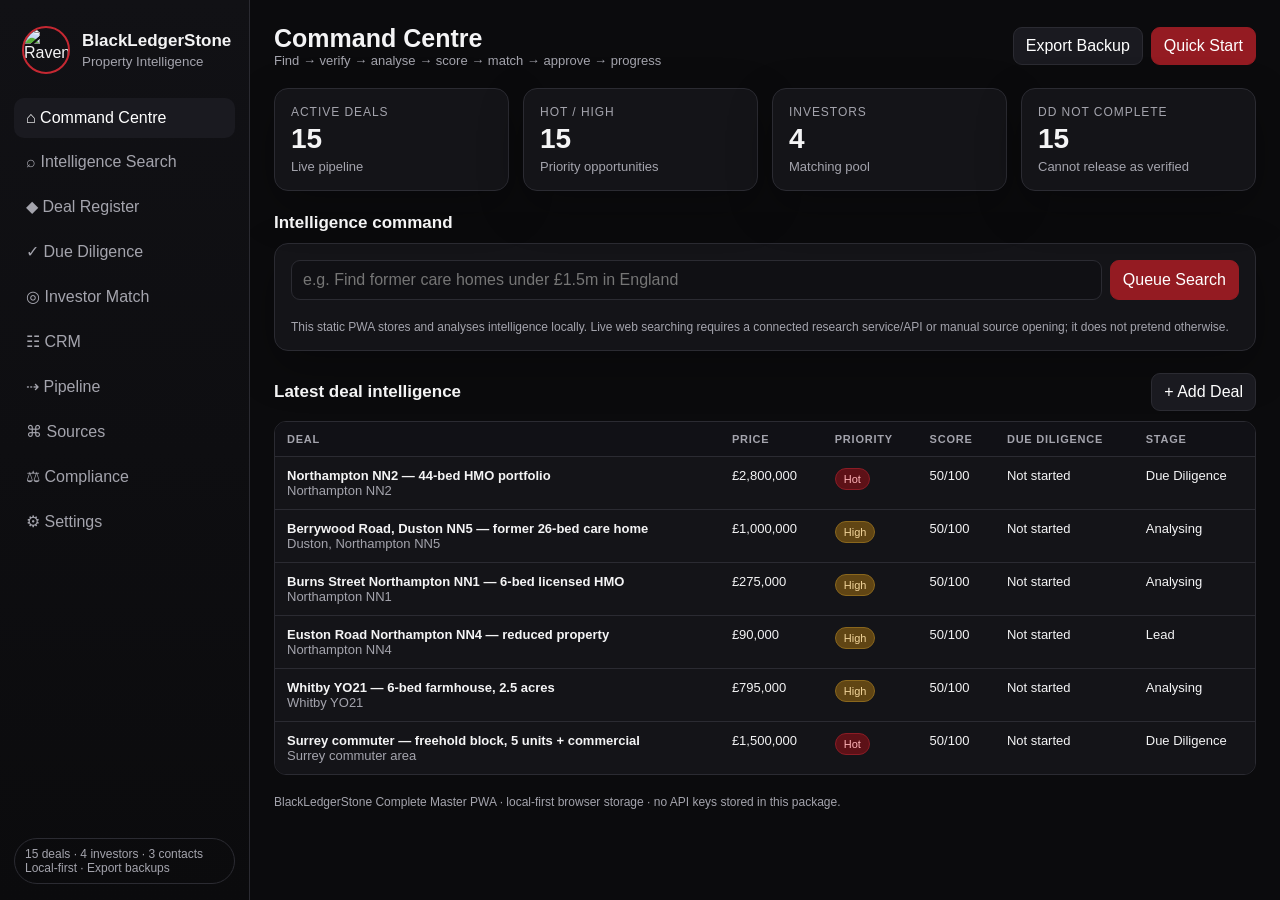
==== index.html @ 32d88814 "Add files via upload" ====
<!doctype html><html lang="en"><head><meta charset="utf-8"><meta name="viewport" content="width=device-width,initial-scale=1,viewport-fit=cover"><meta name="theme-color" content="#7d1117"><meta name="description" content="BlackLedgerStone property intelligence and deal operating system"><title>BlackLedgerStone</title><link rel="manifest" href="./manifest.webmanifest"><link rel="icon" href="./icons/raven-192.png"><link rel="stylesheet" href="./styles.css"></head><body>
<div class="app"><aside class="sidebar"><div class="brand"><img src="./icons/raven-192.png" alt="Raven"><div><h1>BlackLedgerStone</h1><small>Property Intelligence</small></div></div><nav class="nav">
<button class="active" data-view="dashboard">⌂ <span class="txt">Command Centre</span></button><button data-view="intelligence">⌕ <span class="txt">Intelligence Search</span></button><button data-view="deals">◆ <span class="txt">Deal Register</span></button><button data-view="diligence">✓ <span class="txt">Due Diligence</span></button><button data-view="investors">◎ <span class="txt">Investor Match</span></button><button data-view="contacts">☷ <span class="txt">CRM</span></button><button data-view="pipeline">⇢ <span class="txt">Pipeline</span></button><button data-view="sources">⌘ <span class="txt">Sources</span></button><button data-view="compliance">⚖ <span class="txt">Compliance</span></button><button data-view="settings">⚙ <span class="txt">Settings</span></button></nav><div class="sidebar-bottom"><div class="status-pill"><span id="data-count"></span><br>Local-first · Export backups</div></div></aside>
<main class="main"><div class="topbar"><div><h2 id="page-title">Command Centre</h2><div class="subtle">Find → verify → analyse → score → match → approve → progress</div></div><div class="top-actions"><button class="btn" id="export-btn">Export Backup</button><button class="btn primary" id="quick-start">Quick Start</button></div></div>
<section id="dashboard" class="view active"><div id="metrics" class="grid cards-4"></div><div class="section-title"><h3>Intelligence command</h3></div><div class="card"><div class="search-box"><input class="input" id="command" placeholder="e.g. Find former care homes under £1.5m in England"><button class="btn primary" id="command-run">Queue Search</button></div><div class="footer-note">This static PWA stores and analyses intelligence locally. Live web searching requires a connected research service/API or manual source opening; it does not pretend otherwise.</div></div><div class="section-title"><h3>Latest deal intelligence</h3><button class="btn" id="add-deal">+ Add Deal</button></div><div class="table-wrap"><table><thead><tr><th>Deal</th><th>Price</th><th>Priority</th><th>Score</th><th>Due diligence</th><th>Stage</th></tr></thead><tbody id="dashboard-deals"></tbody></table></div></section>
<section id="intelligence" class="view"><div class="notice">BlackLedgerStone research queue records exactly what must be found and where. Use the Source Library to open the authoritative portals, then promote verified opportunities into the Deal Register.</div><div class="section-title"><h3>New intelligence search</h3></div><div class="card"><form id="research-form" class="form-grid"><label class="wide">Search instruction<input class="input" name="query" required placeholder="Find council-owned land with residential potential..."></label><label>Area<input class="input" name="area" placeholder="UK, Ireland, Northamptonshire..."></label><label>Asset type<select class="select" name="asset"><option>Any</option><option>Residential</option><option>Land</option><option>Commercial</option><option>Care / C2</option><option>HMO</option><option>Development</option><option>Public sector</option><option>Distressed / insolvency</option></select></label><div class="wide"><button class="btn primary">Add to Research Queue</button></div></form></div><div class="section-title"><h3>Research queue</h3></div><div class="table-wrap"><table><thead><tr><th>Instruction</th><th>Asset</th><th>Status</th><th>Created</th><th>Action</th></tr></thead><tbody id="research-body"></tbody></table></div></section>
<section id="deals" class="view"><div class="section-title"><h3>Master deal register</h3><button class="btn primary" onclick="document.getElementById('add-deal').click()">+ Add Deal</button></div><div class="table-wrap"><table><thead><tr><th>Deal</th><th>Price</th><th>Net yield</th><th>Cash ROI</th><th>Score</th><th>Priority</th><th>Stage</th><th></th></tr></thead><tbody id="deals-body"></tbody></table></div></section>
<section id="diligence" class="view"><div class="notice">A deal cannot be treated as verified or progressed to investor matching until every required due-diligence item is complete.</div><div class="section-title"><h3>Deal checklist</h3><div class="kpis"><select class="select" id="dd-deal"></select><span class="badge" id="dd-progress"></span></div></div><div id="dd-list" class="checklist"></div></section>
<section id="investors" class="view"><div class="grid cards-3"><div class="card" style="grid-column:span 1"><h3 style="margin-top:0">Add investor</h3><form id="investor-form" class="form-grid"><label class="wide">Name<input class="input" name="name" required></label><label class="wide">Company<input class="input" name="company"></label><label>Strategy<input class="input" name="strategy" placeholder="BRR, HMO, development..."></label><label>POF<select class="select" name="pof"><option>Unknown</option><option>Requested</option><option>Verified</option></select></label><label>Min budget<input class="input" name="minBudget" type="number"></label><label>Max budget<input class="input" name="maxBudget" type="number"></label><label class="wide">Target areas<input class="input" name="areas"></label><div class="wide"><button class="btn primary">Add Investor</button></div></form></div><div class="card" style="grid-column:span 2"><h3 style="margin-top:0">Investor pool</h3><div class="table-wrap"><table><thead><tr><th>Investor</th><th>Strategy</th><th>Areas</th><th>Budget</th><th>POF</th><th></th></tr></thead><tbody id="investors-body"></tbody></table></div></div></div></section>
<section id="contacts" class="view"><div class="grid cards-3"><div class="card"><h3 style="margin-top:0">Add contact</h3><form id="contact-form" class="form-grid"><label class="wide">Name<input class="input" name="name" required></label><label class="wide">Company<input class="input" name="company"></label><label>Type<select class="select" name="type"><option>Investor</option><option>Developer</option><option>Sourcer</option><option>Agent</option><option>Council / Public Sector</option><option>Finance</option><option>Solicitor</option><option>Other</option></select></label><label>Email<input class="input" name="email" type="email"></label><label>Phone<input class="input" name="phone"></label><label>Next action<input class="input" name="nextAction"></label><div class="wide"><button class="btn primary">Add Contact</button></div></form></div><div class="card" style="grid-column:span 2"><h3 style="margin-top:0">Relationship manager</h3><div class="table-wrap"><table><thead><tr><th>Contact</th><th>Type</th><th>Email</th><th>Phone</th><th>Next action</th><th></th></tr></thead><tbody id="contacts-body"></tbody></table></div></div></div></section>
<section id="pipeline" class="view"><div class="notice">Progress is intentionally gated. If a deal reaches Investor Match before due diligence is complete, BlackLedgerStone blocks the move.</div><div class="section-title"><h3>Live progression board</h3></div><div class="pipeline" id="pipeline-board"></div></section>
<section id="sources" class="view"><div class="section-title"><h3>Research source library</h3><input id="source-filter" class="input" style="max-width:300px" placeholder="Filter sources"></div><div id="source-list" class="source-grid quick-links"></div><div class="footer-note">External websites, access rules and terms can change. Confirm each source before relying on it and use lawful access methods.</div></section>
<section id="compliance" class="view"><div class="grid cards-3"><div class="card"><div class="label">Approval control</div><div class="metric" style="font-size:18px" id="approval-state"></div><div class="subtle">No external release or outreach should be treated as authorised without human approval.</div></div><div class="card"><div class="label">Fee protection rule</div><div style="margin-top:10px" id="fee-rule"></div></div><div class="card"><div class="label">Core release gate</div><div style="margin-top:10px">Verified facts + complete due diligence + fee protection + investor suitability.</div></div></div><div class="section-title"><h3>Release checklist</h3></div><div class="checklist"><div class="check">✓ Do not release sensitive deal identifiers until the fee-protection position is secure.</div><div class="check">✓ Record the source and evidence for material facts.</div><div class="check">✓ Mark assumptions separately from verified information.</div><div class="check">✓ Obtain proof of funds where appropriate before progressing protected opportunities.</div><div class="check">✓ Keep outreach behind the human approval gate.</div></div></section>
<section id="settings" class="view"><div class="grid cards-3"><div class="card"><h3 style="margin-top:0">Operating rules</h3><form id="settings-form" class="form-grid"><label>Fee %<input class="input" name="feePercent" type="number" step="0.1"></label><label>Minimum fee GBP<input class="input" name="minFeeGBP" type="number"></label><label>Minimum fee EUR<input class="input" name="minFeeEUR" type="number"></label><label>Anti-circumvention months<input class="input" name="antiCircumventionMonths" type="number"></label><label class="wide"><input name="approvalRequired" type="checkbox"> Require human approval before external release</label><div class="wide"><button class="btn primary">Save Settings</button></div></form></div><div class="card"><h3 style="margin-top:0">Restore backup</h3><p class="subtle">Import a BlackLedgerStone JSON backup from another device.</p><input id="import-file" class="input" type="file" accept="application/json"><p class="footer-note">Import replaces the current local dataset. Export first if you need to preserve it.</p></div><div class="danger-zone"><h3 style="margin-top:0">Reset local data</h3><p class="subtle">Deletes BlackLedgerStone data stored in this browser only.</p><button class="btn" id="reset-btn">Reset Local Database</button></div></div></section>
<div class="footer-note">BlackLedgerStone Complete Master PWA · local-first browser storage · no API keys stored in this package.</div></main></div>
<div id="deal-modal" class="modal"><div class="modal-box"><div class="modal-head"><h3>Deal analyser / record</h3><button class="iconbtn" onclick="closeModal('deal-modal')">×</button></div><form id="deal-form" class="form-grid"><input type="hidden" name="id"><label class="wide">Deal name<input class="input" name="name" required></label><label>Location<input class="input" name="location"></label><label>Asset type<input class="input" name="assetType"></label><label>Purchase price £<input class="input" type="number" name="price"></label><label>Refurb / setup £<input class="input" type="number" name="refurb"></label><label>Refurb contingency %<input class="input" type="number" step="0.1" name="contingency"></label><label>Legal & survey £<input class="input" type="number" name="legal"></label><label>SDLT surcharge %<input class="input" type="number" step="0.1" name="sdlt"></label><label>Bridging LTV %<input class="input" type="number" step="0.1" name="ltv"></label><label>Bridge annual rate %<input class="input" type="number" step="0.1" name="bridgeRate"></label><label>Bridge term months<input class="input" type="number" name="bridgeMonths"></label><label>Arrangement fee %<input class="input" type="number" step="0.1" name="arrangement"></label><label>Gross annual income £<input class="input" type="number" name="grossIncome"></label><label>Net annual income £<input class="input" type="number" name="netIncome"></label><label>GDV / market value £<input class="input" type="number" name="gdv"></label><label>Discount %<input class="input" type="number" step="0.1" name="discount"></label><label>Planning<select class="select" name="planning"><option>Unknown</option><option>None</option><option>Potential</option><option>Submitted</option><option>Approved</option></select></label><label>Risk<select class="select" name="risk"><option>Normal</option><option>Low</option><option>Medium</option><option>High</option></select></label><label>Priority<select class="select" name="priority"><option>Normal</option><option>High</option><option>Hot</option><option>Rejected</option></select></label><label>Status<select class="select" name="status"><option>Lead</option><option>Analysing</option><option>Due Diligence</option><option>Investor Match</option><option>Progressing</option><option>Completed</option><option>Rejected</option></select></label><label class="wide">Source / evidence<textarea class="textarea" name="source"></textarea></label><label class="wide">Notes<textarea class="textarea" name="notes"></textarea></label><div class="wide"><button class="btn primary">Save Deal</button></div></form></div></div>
<script src="./app.js"></script></body></html>
---- styles.css ----
:root{--bg:#0b0b0d;--panel:#141418;--panel2:#1a1a20;--line:#2b2b32;--text:#f4f4f5;--muted:#a4a4ad;--red:#941b22;--red2:#c52832;--gold:#c7a766;--green:#42b883;--amber:#e6a23c;--bad:#e05d5d;--shadow:0 16px 45px rgba(0,0,0,.28)}
*{box-sizing:border-box}html,body{margin:0;min-height:100%;background:var(--bg);color:var(--text);font-family:Inter,Segoe UI,Arial,sans-serif}button,input,select,textarea{font:inherit}button{cursor:pointer}.app{display:grid;grid-template-columns:250px 1fr;min-height:100vh}.sidebar{position:sticky;top:0;height:100vh;padding:20px 14px;border-right:1px solid var(--line);background:linear-gradient(180deg,#111115,#0b0b0d)}.brand{display:flex;align-items:center;gap:12px;padding:6px 8px 22px}.brand img{width:48px;height:48px;border-radius:50%;border:2px solid var(--red2)}.brand h1{font-size:17px;margin:0}.brand small{display:block;color:var(--muted);margin-top:3px}.nav button{width:100%;text-align:left;color:var(--muted);background:transparent;border:0;border-radius:10px;padding:11px 12px;margin:2px 0}.nav button:hover,.nav button.active{background:var(--panel2);color:#fff}.sidebar-bottom{position:absolute;bottom:16px;left:14px;right:14px}.status-pill{border:1px solid var(--line);border-radius:999px;padding:8px 10px;color:var(--muted);font-size:12px}.main{padding:24px;min-width:0}.topbar{display:flex;justify-content:space-between;align-items:center;gap:16px;margin-bottom:20px}.topbar h2{margin:0;font-size:25px}.top-actions{display:flex;gap:8px;flex-wrap:wrap}.btn{border:1px solid var(--line);background:var(--panel2);color:#fff;border-radius:9px;padding:9px 12px}.btn:hover{border-color:#555}.btn.primary{background:var(--red);border-color:var(--red)}.btn.good{background:#1f6b4f;border-color:#1f6b4f}.btn.warn{background:#73551d;border-color:#73551d}.grid{display:grid;gap:14px}.cards-4{grid-template-columns:repeat(4,minmax(0,1fr))}.cards-3{grid-template-columns:repeat(3,minmax(0,1fr))}.card{background:var(--panel);border:1px solid var(--line);border-radius:14px;padding:16px;box-shadow:var(--shadow)}.metric{font-size:28px;font-weight:800;margin:4px 0}.label{font-size:12px;color:var(--muted);text-transform:uppercase;letter-spacing:.08em}.subtle{color:var(--muted);font-size:13px}.section-title{display:flex;align-items:center;justify-content:space-between;gap:12px;margin:22px 0 10px}.section-title h3{margin:0;font-size:17px}.search-box{display:grid;grid-template-columns:1fr auto;gap:8px}.input,.select,.textarea{width:100%;background:#101014;border:1px solid var(--line);color:#fff;border-radius:9px;padding:10px 11px}.textarea{min-height:88px;resize:vertical}.form-grid{display:grid;grid-template-columns:repeat(2,minmax(0,1fr));gap:10px}.form-grid .wide{grid-column:1/-1}.table-wrap{overflow:auto;border:1px solid var(--line);border-radius:12px}table{width:100%;border-collapse:collapse;min-width:760px;background:var(--panel)}th,td{padding:11px 12px;border-bottom:1px solid var(--line);text-align:left;font-size:13px;vertical-align:top}th{color:var(--muted);font-size:11px;text-transform:uppercase;letter-spacing:.07em;background:#111116;position:sticky;top:0}tr:last-child td{border-bottom:0}.badge{display:inline-block;border-radius:999px;padding:4px 8px;font-size:11px;border:1px solid var(--line);color:var(--muted)}.badge.hot{background:#5d1117;color:#ffb3b8;border-color:#8b1c25}.badge.high{background:#604514;color:#f1d49a;border-color:#8a671d}.badge.good{background:#143f31;color:#9be1c4;border-color:#246b50}.badge.bad{background:#4a1d1d;color:#ffb8b8;border-color:#783333}.kpis{display:flex;gap:8px;flex-wrap:wrap}.empty{padding:28px;text-align:center;color:var(--muted)}.view{display:none}.view.active{display:block}.pipeline{display:grid;grid-template-columns:repeat(5,minmax(210px,1fr));gap:10px;overflow:auto}.column{background:#101014;border:1px solid var(--line);border-radius:12px;padding:10px;min-height:340px}.column h4{margin:4px 4px 10px;font-size:13px}.deal-card{background:var(--panel2);border:1px solid var(--line);border-radius:10px;padding:10px;margin:8px 0}.deal-card b{display:block;margin-bottom:4px}.deal-card small{color:var(--muted)}.checklist{display:grid;gap:8px}.check{display:flex;gap:9px;align-items:flex-start;background:#111116;border:1px solid var(--line);border-radius:9px;padding:9px}.check input{margin-top:3px}.notice{border-left:3px solid var(--red2);background:#151116;padding:12px 14px;border-radius:8px;color:#ddd}.source-grid{display:grid;grid-template-columns:repeat(3,minmax(0,1fr));gap:10px}.source{border:1px solid var(--line);border-radius:10px;padding:12px;background:#111116}.source b{display:block;margin-bottom:4px}.source small{color:var(--muted)}.modal{display:none;position:fixed;inset:0;background:rgba(0,0,0,.72);z-index:20;align-items:center;justify-content:center;padding:20px}.modal.open{display:flex}.modal-box{width:min(760px,100%);max-height:90vh;overflow:auto;background:#15151a;border:1px solid #383840;border-radius:14px;padding:18px}.modal-head{display:flex;justify-content:space-between;align-items:center;margin-bottom:12px}.modal-head h3{margin:0}.iconbtn{border:0;background:transparent;color:#fff;font-size:22px}.footer-note{margin-top:20px;color:var(--muted);font-size:12px}.danger-zone{border:1px solid #642b2b;background:#261414;border-radius:12px;padding:14px}.quick-links a{color:#e6c778;text-decoration:none}.quick-links a:hover{text-decoration:underline}@media(max-width:1000px){.app{grid-template-columns:80px 1fr}.brand h1,.brand small,.nav .txt,.sidebar-bottom{display:none}.brand{justify-content:center}.nav button{text-align:center}.cards-4,.cards-3,.source-grid{grid-template-columns:repeat(2,minmax(0,1fr))}}@media(max-width:650px){.app{display:block}.sidebar{position:sticky;top:0;z-index:12;width:100%;height:auto;border-right:0;border-bottom:1px solid var(--line);padding:8px}.brand{display:none}.nav{display:flex;overflow:auto}.nav button{min-width:70px;padding:9px 8px}.nav .txt{display:none}.main{padding:14px}.cards-4,.cards-3,.source-grid,.form-grid{grid-template-columns:1fr}.topbar{align-items:flex-start;flex-direction:column}.pipeline{grid-template-columns:repeat(5,230px)}}
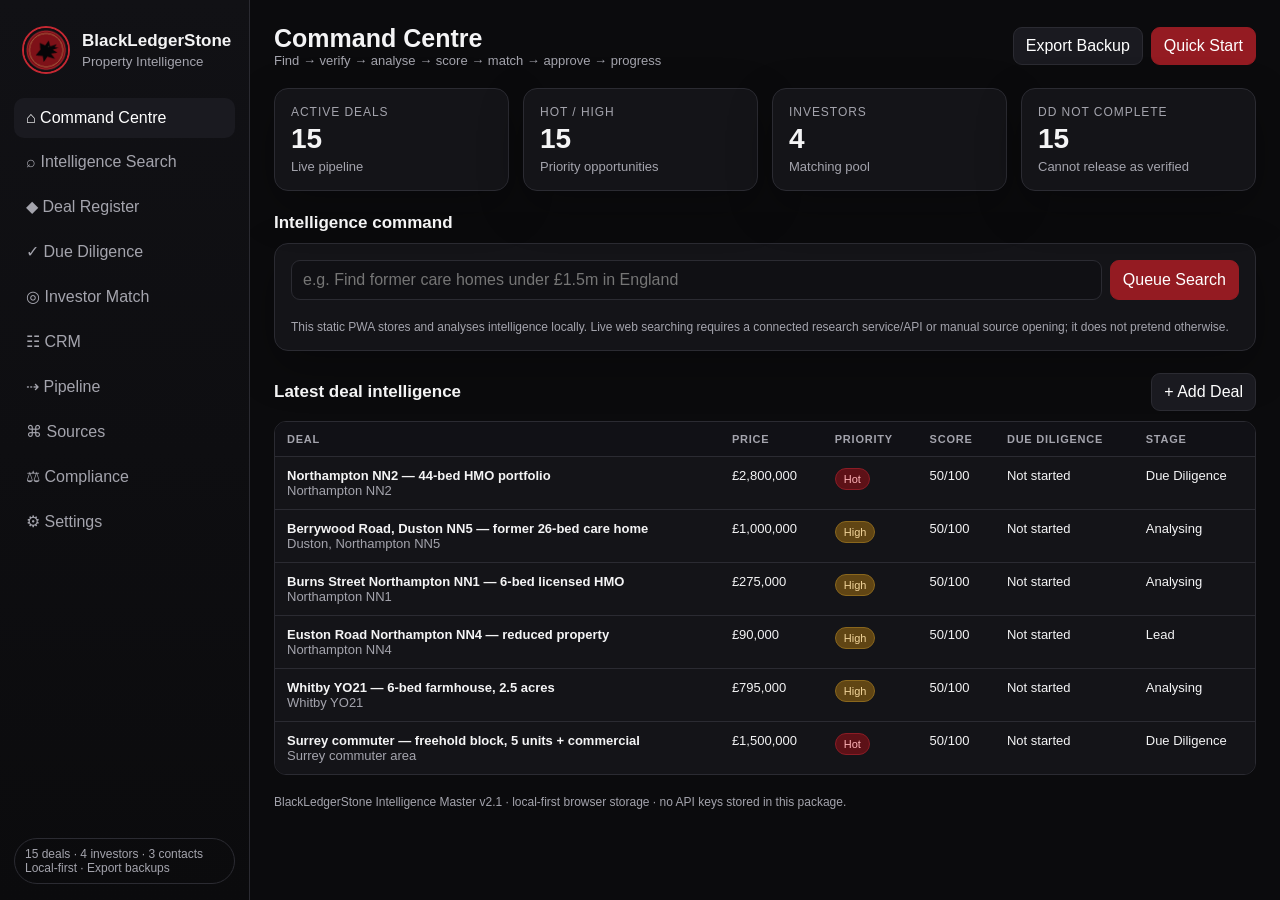
==== commit 6212b2ec: "Fix Raven paths for GitHub Pages" ====
--- a/index.html
+++ b/index.html
@@ -1,5 +1,5 @@
-<!doctype html><html lang="en"><head><meta charset="utf-8"><meta name="viewport" content="width=device-width,initial-scale=1,viewport-fit=cover"><meta name="theme-color" content="#7d1117"><meta name="description" content="BlackLedgerStone property intelligence and deal operating system"><title>BlackLedgerStone</title><link rel="manifest" href="./manifest.webmanifest"><link rel="icon" href="./icons/raven-192.png"><link rel="stylesheet" href="./styles.css"></head><body>
-<div class="app"><aside class="sidebar"><div class="brand"><img src="./icons/raven-192.png" alt="Raven"><div><h1>BlackLedgerStone</h1><small>Property Intelligence</small></div></div><nav class="nav">
+<!doctype html><html lang="en"><head><meta charset="utf-8"><meta name="viewport" content="width=device-width,initial-scale=1,viewport-fit=cover"><meta name="theme-color" content="#7d1117"><meta name="description" content="BlackLedgerStone property intelligence and deal operating system"><title>BlackLedgerStone</title><link rel="manifest" href="./manifest.webmanifest"><link rel="icon" href="./raven-192.png"><link rel="stylesheet" href="./styles.css"></head><body>
+<div class="app"><aside class="sidebar"><div class="brand"><img src="./raven-192.png" alt="Raven"><div><h1>BlackLedgerStone</h1><small>Property Intelligence</small></div></div><nav class="nav">
 <button class="active" data-view="dashboard">⌂ <span class="txt">Command Centre</span></button><button data-view="intelligence">⌕ <span class="txt">Intelligence Search</span></button><button data-view="deals">◆ <span class="txt">Deal Register</span></button><button data-view="diligence">✓ <span class="txt">Due Diligence</span></button><button data-view="investors">◎ <span class="txt">Investor Match</span></button><button data-view="contacts">☷ <span class="txt">CRM</span></button><button data-view="pipeline">⇢ <span class="txt">Pipeline</span></button><button data-view="sources">⌘ <span class="txt">Sources</span></button><button data-view="compliance">⚖ <span class="txt">Compliance</span></button><button data-view="settings">⚙ <span class="txt">Settings</span></button></nav><div class="sidebar-bottom"><div class="status-pill"><span id="data-count"></span><br>Local-first · Export backups</div></div></aside>
 <main class="main"><div class="topbar"><div><h2 id="page-title">Command Centre</h2><div class="subtle">Find → verify → analyse → score → match → approve → progress</div></div><div class="top-actions"><button class="btn" id="export-btn">Export Backup</button><button class="btn primary" id="quick-start">Quick Start</button></div></div>
 <section id="dashboard" class="view active"><div id="metrics" class="grid cards-4"></div><div class="section-title"><h3>Intelligence command</h3></div><div class="card"><div class="search-box"><input class="input" id="command" placeholder="e.g. Find former care homes under £1.5m in England"><button class="btn primary" id="command-run">Queue Search</button></div><div class="footer-note">This static PWA stores and analyses intelligence locally. Live web searching requires a connected research service/API or manual source opening; it does not pretend otherwise.</div></div><div class="section-title"><h3>Latest deal intelligence</h3><button class="btn" id="add-deal">+ Add Deal</button></div><div class="table-wrap"><table><thead><tr><th>Deal</th><th>Price</th><th>Priority</th><th>Score</th><th>Due diligence</th><th>Stage</th></tr></thead><tbody id="dashboard-deals"></tbody></table></div></section>
@@ -12,6 +12,6 @@
 <section id="sources" class="view"><div class="section-title"><h3>Research source library</h3><input id="source-filter" class="input" style="max-width:300px" placeholder="Filter sources"></div><div id="source-list" class="source-grid quick-links"></div><div class="footer-note">External websites, access rules and terms can change. Confirm each source before relying on it and use lawful access methods.</div></section>
 <section id="compliance" class="view"><div class="grid cards-3"><div class="card"><div class="label">Approval control</div><div class="metric" style="font-size:18px" id="approval-state"></div><div class="subtle">No external release or outreach should be treated as authorised without human approval.</div></div><div class="card"><div class="label">Fee protection rule</div><div style="margin-top:10px" id="fee-rule"></div></div><div class="card"><div class="label">Core release gate</div><div style="margin-top:10px">Verified facts + complete due diligence + fee protection + investor suitability.</div></div></div><div class="section-title"><h3>Release checklist</h3></div><div class="checklist"><div class="check">✓ Do not release sensitive deal identifiers until the fee-protection position is secure.</div><div class="check">✓ Record the source and evidence for material facts.</div><div class="check">✓ Mark assumptions separately from verified information.</div><div class="check">✓ Obtain proof of funds where appropriate before progressing protected opportunities.</div><div class="check">✓ Keep outreach behind the human approval gate.</div></div></section>
 <section id="settings" class="view"><div class="grid cards-3"><div class="card"><h3 style="margin-top:0">Operating rules</h3><form id="settings-form" class="form-grid"><label>Fee %<input class="input" name="feePercent" type="number" step="0.1"></label><label>Minimum fee GBP<input class="input" name="minFeeGBP" type="number"></label><label>Minimum fee EUR<input class="input" name="minFeeEUR" type="number"></label><label>Anti-circumvention months<input class="input" name="antiCircumventionMonths" type="number"></label><label class="wide"><input name="approvalRequired" type="checkbox"> Require human approval before external release</label><div class="wide"><button class="btn primary">Save Settings</button></div></form></div><div class="card"><h3 style="margin-top:0">Restore backup</h3><p class="subtle">Import a BlackLedgerStone JSON backup from another device.</p><input id="import-file" class="input" type="file" accept="application/json"><p class="footer-note">Import replaces the current local dataset. Export first if you need to preserve it.</p></div><div class="danger-zone"><h3 style="margin-top:0">Reset local data</h3><p class="subtle">Deletes BlackLedgerStone data stored in this browser only.</p><button class="btn" id="reset-btn">Reset Local Database</button></div></div></section>
-<div class="footer-note">BlackLedgerStone Complete Master PWA · local-first browser storage · no API keys stored in this package.</div></main></div>
+<div class="footer-note">BlackLedgerStone Intelligence Master v2.1 · local-first browser storage · no API keys stored in this package.</div></main></div>
 <div id="deal-modal" class="modal"><div class="modal-box"><div class="modal-head"><h3>Deal analyser / record</h3><button class="iconbtn" onclick="closeModal('deal-modal')">×</button></div><form id="deal-form" class="form-grid"><input type="hidden" name="id"><label class="wide">Deal name<input class="input" name="name" required></label><label>Location<input class="input" name="location"></label><label>Asset type<input class="input" name="assetType"></label><label>Purchase price £<input class="input" type="number" name="price"></label><label>Refurb / setup £<input class="input" type="number" name="refurb"></label><label>Refurb contingency %<input class="input" type="number" step="0.1" name="contingency"></label><label>Legal & survey £<input class="input" type="number" name="legal"></label><label>SDLT surcharge %<input class="input" type="number" step="0.1" name="sdlt"></label><label>Bridging LTV %<input class="input" type="number" step="0.1" name="ltv"></label><label>Bridge annual rate %<input class="input" type="number" step="0.1" name="bridgeRate"></label><label>Bridge term months<input class="input" type="number" name="bridgeMonths"></label><label>Arrangement fee %<input class="input" type="number" step="0.1" name="arrangement"></label><label>Gross annual income £<input class="input" type="number" name="grossIncome"></label><label>Net annual income £<input class="input" type="number" name="netIncome"></label><label>GDV / market value £<input class="input" type="number" name="gdv"></label><label>Discount %<input class="input" type="number" step="0.1" name="discount"></label><label>Planning<select class="select" name="planning"><option>Unknown</option><option>None</option><option>Potential</option><option>Submitted</option><option>Approved</option></select></label><label>Risk<select class="select" name="risk"><option>Normal</option><option>Low</option><option>Medium</option><option>High</option></select></label><label>Priority<select class="select" name="priority"><option>Normal</option><option>High</option><option>Hot</option><option>Rejected</option></select></label><label>Status<select class="select" name="status"><option>Lead</option><option>Analysing</option><option>Due Diligence</option><option>Investor Match</option><option>Progressing</option><option>Completed</option><option>Rejected</option></select></label><label class="wide">Source / evidence<textarea class="textarea" name="source"></textarea></label><label class="wide">Notes<textarea class="textarea" name="notes"></textarea></label><div class="wide"><button class="btn primary">Save Deal</button></div></form></div></div>
 <script src="./app.js"></script></body></html>
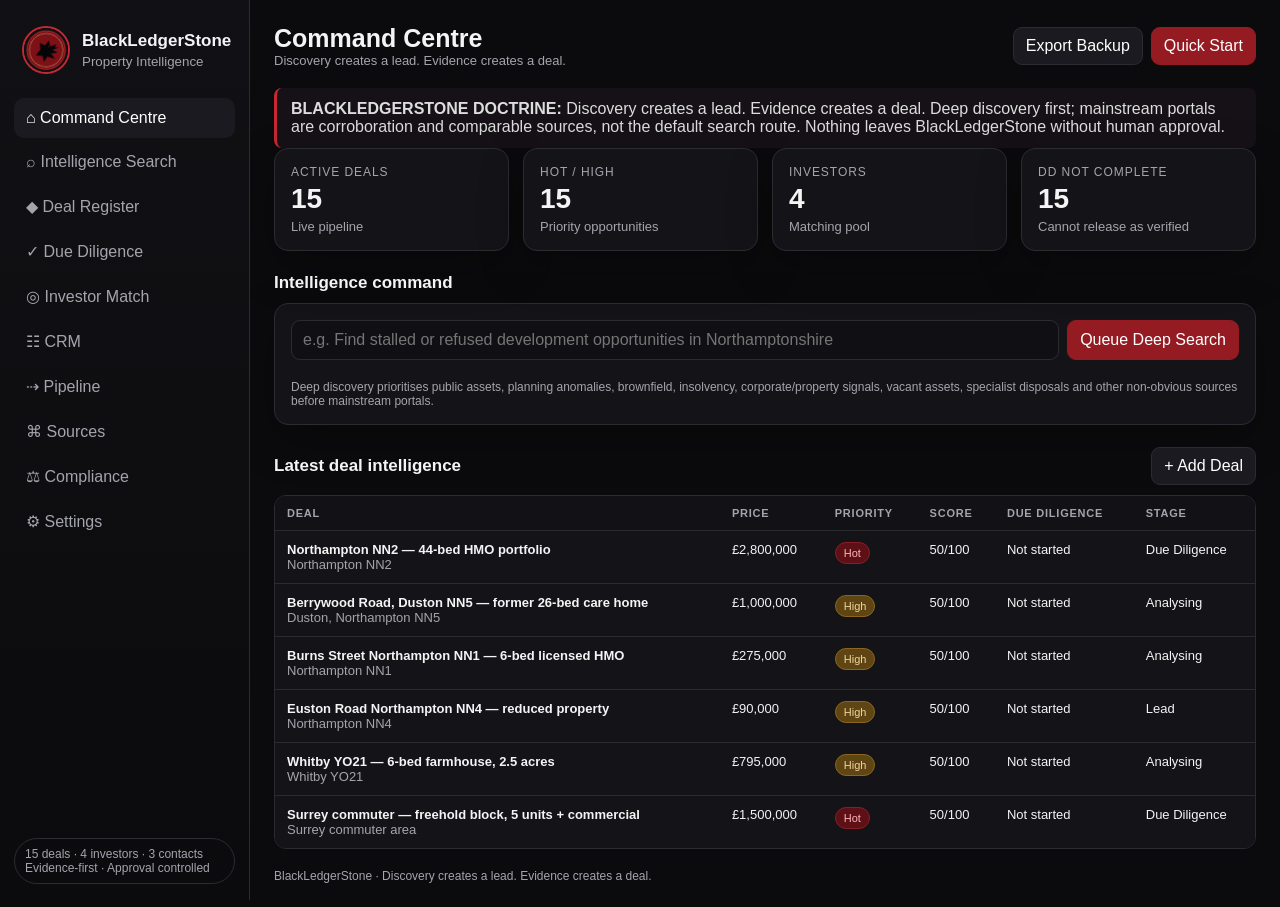
==== commit e0e8dd05: "Add BlackLedgerStone doctrine and development appraisal fields" ====
--- a/index.html
+++ b/index.html
@@ -1,17 +1,16 @@
 <!doctype html><html lang="en"><head><meta charset="utf-8"><meta name="viewport" content="width=device-width,initial-scale=1,viewport-fit=cover"><meta name="theme-color" content="#7d1117"><meta name="description" content="BlackLedgerStone property intelligence and deal operating system"><title>BlackLedgerStone</title><link rel="manifest" href="./manifest.webmanifest"><link rel="icon" href="./raven-192.png"><link rel="stylesheet" href="./styles.css"></head><body>
-<div class="app"><aside class="sidebar"><div class="brand"><img src="./raven-192.png" alt="Raven"><div><h1>BlackLedgerStone</h1><small>Property Intelligence</small></div></div><nav class="nav">
-<button class="active" data-view="dashboard">⌂ <span class="txt">Command Centre</span></button><button data-view="intelligence">⌕ <span class="txt">Intelligence Search</span></button><button data-view="deals">◆ <span class="txt">Deal Register</span></button><button data-view="diligence">✓ <span class="txt">Due Diligence</span></button><button data-view="investors">◎ <span class="txt">Investor Match</span></button><button data-view="contacts">☷ <span class="txt">CRM</span></button><button data-view="pipeline">⇢ <span class="txt">Pipeline</span></button><button data-view="sources">⌘ <span class="txt">Sources</span></button><button data-view="compliance">⚖ <span class="txt">Compliance</span></button><button data-view="settings">⚙ <span class="txt">Settings</span></button></nav><div class="sidebar-bottom"><div class="status-pill"><span id="data-count"></span><br>Local-first · Export backups</div></div></aside>
-<main class="main"><div class="topbar"><div><h2 id="page-title">Command Centre</h2><div class="subtle">Find → verify → analyse → score → match → approve → progress</div></div><div class="top-actions"><button class="btn" id="export-btn">Export Backup</button><button class="btn primary" id="quick-start">Quick Start</button></div></div>
-<section id="dashboard" class="view active"><div id="metrics" class="grid cards-4"></div><div class="section-title"><h3>Intelligence command</h3></div><div class="card"><div class="search-box"><input class="input" id="command" placeholder="e.g. Find former care homes under £1.5m in England"><button class="btn primary" id="command-run">Queue Search</button></div><div class="footer-note">This static PWA stores and analyses intelligence locally. Live web searching requires a connected research service/API or manual source opening; it does not pretend otherwise.</div></div><div class="section-title"><h3>Latest deal intelligence</h3><button class="btn" id="add-deal">+ Add Deal</button></div><div class="table-wrap"><table><thead><tr><th>Deal</th><th>Price</th><th>Priority</th><th>Score</th><th>Due diligence</th><th>Stage</th></tr></thead><tbody id="dashboard-deals"></tbody></table></div></section>
-<section id="intelligence" class="view"><div class="notice">BlackLedgerStone research queue records exactly what must be found and where. Use the Source Library to open the authoritative portals, then promote verified opportunities into the Deal Register.</div><div class="section-title"><h3>New intelligence search</h3></div><div class="card"><form id="research-form" class="form-grid"><label class="wide">Search instruction<input class="input" name="query" required placeholder="Find council-owned land with residential potential..."></label><label>Area<input class="input" name="area" placeholder="UK, Ireland, Northamptonshire..."></label><label>Asset type<select class="select" name="asset"><option>Any</option><option>Residential</option><option>Land</option><option>Commercial</option><option>Care / C2</option><option>HMO</option><option>Development</option><option>Public sector</option><option>Distressed / insolvency</option></select></label><div class="wide"><button class="btn primary">Add to Research Queue</button></div></form></div><div class="section-title"><h3>Research queue</h3></div><div class="table-wrap"><table><thead><tr><th>Instruction</th><th>Asset</th><th>Status</th><th>Created</th><th>Action</th></tr></thead><tbody id="research-body"></tbody></table></div></section>
+<div class="app"><aside class="sidebar"><div class="brand"><img src="./raven-192.png" alt="Raven"><div><h1>BlackLedgerStone</h1><small>Property Intelligence</small></div></div><nav class="nav"><button class="active" data-view="dashboard">⌂ <span class="txt">Command Centre</span></button><button data-view="intelligence">⌕ <span class="txt">Intelligence Search</span></button><button data-view="deals">◆ <span class="txt">Deal Register</span></button><button data-view="diligence">✓ <span class="txt">Due Diligence</span></button><button data-view="investors">◎ <span class="txt">Investor Match</span></button><button data-view="contacts">☷ <span class="txt">CRM</span></button><button data-view="pipeline">⇢ <span class="txt">Pipeline</span></button><button data-view="sources">⌘ <span class="txt">Sources</span></button><button data-view="compliance">⚖ <span class="txt">Compliance</span></button><button data-view="settings">⚙ <span class="txt">Settings</span></button></nav><div class="sidebar-bottom"><div class="status-pill"><span id="data-count"></span><br>Evidence-first · Approval controlled</div></div></aside>
+<main class="main"><div class="topbar"><div><h2 id="page-title">Command Centre</h2><div class="subtle">Discovery creates a lead. Evidence creates a deal.</div></div><div class="top-actions"><button class="btn" id="export-btn">Export Backup</button><button class="btn primary" id="quick-start">Quick Start</button></div></div>
+<section id="dashboard" class="view active"><div class="notice"><b>BLACKLEDGERSTONE DOCTRINE:</b> Discovery creates a lead. Evidence creates a deal. Deep discovery first; mainstream portals are corroboration and comparable sources, not the default search route. Nothing leaves BlackLedgerStone without human approval.</div><div id="metrics" class="grid cards-4"></div><div class="section-title"><h3>Intelligence command</h3></div><div class="card"><div class="search-box"><input class="input" id="command" placeholder="e.g. Find stalled or refused development opportunities in Northamptonshire"><button class="btn primary" id="command-run">Queue Deep Search</button></div><div class="footer-note">Deep discovery prioritises public assets, planning anomalies, brownfield, insolvency, corporate/property signals, vacant assets, specialist disposals and other non-obvious sources before mainstream portals.</div></div><div class="section-title"><h3>Latest deal intelligence</h3><button class="btn" id="add-deal">+ Add Deal</button></div><div class="table-wrap"><table><thead><tr><th>Deal</th><th>Price</th><th>Priority</th><th>Score</th><th>Due diligence</th><th>Stage</th></tr></thead><tbody id="dashboard-deals"></tbody></table></div></section>
+<section id="intelligence" class="view"><div class="notice"><b>Deep Discovery:</b> a Scout result is a LEAD, never automatically a deal. Search non-obvious and authoritative intelligence first. Promote only after evidence and due diligence.</div><div class="card"><form id="research-form" class="form-grid"><label class="wide">Search instruction<input class="input" name="query" required placeholder="Find council land, stalled schemes, insolvency assets or hidden development opportunities..."></label><label>Area<input class="input" name="area" placeholder="UK, Ireland, Northamptonshire..."></label><label>Asset type<select class="select" name="asset"><option>Any</option><option>Residential</option><option>Land</option><option>Commercial</option><option>Care / C2</option><option>HMO</option><option>Development</option><option>Public sector</option><option>Distressed / insolvency</option></select></label><div class="wide"><button class="btn primary">Add to Deep Research Queue</button></div></form></div><div class="section-title"><h3>Research queue</h3></div><div class="table-wrap"><table><thead><tr><th>Instruction</th><th>Asset</th><th>Status</th><th>Created</th><th>Action</th></tr></thead><tbody id="research-body"></tbody></table></div></section>
 <section id="deals" class="view"><div class="section-title"><h3>Master deal register</h3><button class="btn primary" onclick="document.getElementById('add-deal').click()">+ Add Deal</button></div><div class="table-wrap"><table><thead><tr><th>Deal</th><th>Price</th><th>Net yield</th><th>Cash ROI</th><th>Score</th><th>Priority</th><th>Stage</th><th></th></tr></thead><tbody id="deals-body"></tbody></table></div></section>
-<section id="diligence" class="view"><div class="notice">A deal cannot be treated as verified or progressed to investor matching until every required due-diligence item is complete.</div><div class="section-title"><h3>Deal checklist</h3><div class="kpis"><select class="select" id="dd-deal"></select><span class="badge" id="dd-progress"></span></div></div><div id="dd-list" class="checklist"></div></section>
-<section id="investors" class="view"><div class="grid cards-3"><div class="card" style="grid-column:span 1"><h3 style="margin-top:0">Add investor</h3><form id="investor-form" class="form-grid"><label class="wide">Name<input class="input" name="name" required></label><label class="wide">Company<input class="input" name="company"></label><label>Strategy<input class="input" name="strategy" placeholder="BRR, HMO, development..."></label><label>POF<select class="select" name="pof"><option>Unknown</option><option>Requested</option><option>Verified</option></select></label><label>Min budget<input class="input" name="minBudget" type="number"></label><label>Max budget<input class="input" name="maxBudget" type="number"></label><label class="wide">Target areas<input class="input" name="areas"></label><div class="wide"><button class="btn primary">Add Investor</button></div></form></div><div class="card" style="grid-column:span 2"><h3 style="margin-top:0">Investor pool</h3><div class="table-wrap"><table><thead><tr><th>Investor</th><th>Strategy</th><th>Areas</th><th>Budget</th><th>POF</th><th></th></tr></thead><tbody id="investors-body"></tbody></table></div></div></div></section>
-<section id="contacts" class="view"><div class="grid cards-3"><div class="card"><h3 style="margin-top:0">Add contact</h3><form id="contact-form" class="form-grid"><label class="wide">Name<input class="input" name="name" required></label><label class="wide">Company<input class="input" name="company"></label><label>Type<select class="select" name="type"><option>Investor</option><option>Developer</option><option>Sourcer</option><option>Agent</option><option>Council / Public Sector</option><option>Finance</option><option>Solicitor</option><option>Other</option></select></label><label>Email<input class="input" name="email" type="email"></label><label>Phone<input class="input" name="phone"></label><label>Next action<input class="input" name="nextAction"></label><div class="wide"><button class="btn primary">Add Contact</button></div></form></div><div class="card" style="grid-column:span 2"><h3 style="margin-top:0">Relationship manager</h3><div class="table-wrap"><table><thead><tr><th>Contact</th><th>Type</th><th>Email</th><th>Phone</th><th>Next action</th><th></th></tr></thead><tbody id="contacts-body"></tbody></table></div></div></div></section>
-<section id="pipeline" class="view"><div class="notice">Progress is intentionally gated. If a deal reaches Investor Match before due diligence is complete, BlackLedgerStone blocks the move.</div><div class="section-title"><h3>Live progression board</h3></div><div class="pipeline" id="pipeline-board"></div></section>
-<section id="sources" class="view"><div class="section-title"><h3>Research source library</h3><input id="source-filter" class="input" style="max-width:300px" placeholder="Filter sources"></div><div id="source-list" class="source-grid quick-links"></div><div class="footer-note">External websites, access rules and terms can change. Confirm each source before relying on it and use lawful access methods.</div></section>
-<section id="compliance" class="view"><div class="grid cards-3"><div class="card"><div class="label">Approval control</div><div class="metric" style="font-size:18px" id="approval-state"></div><div class="subtle">No external release or outreach should be treated as authorised without human approval.</div></div><div class="card"><div class="label">Fee protection rule</div><div style="margin-top:10px" id="fee-rule"></div></div><div class="card"><div class="label">Core release gate</div><div style="margin-top:10px">Verified facts + complete due diligence + fee protection + investor suitability.</div></div></div><div class="section-title"><h3>Release checklist</h3></div><div class="checklist"><div class="check">✓ Do not release sensitive deal identifiers until the fee-protection position is secure.</div><div class="check">✓ Record the source and evidence for material facts.</div><div class="check">✓ Mark assumptions separately from verified information.</div><div class="check">✓ Obtain proof of funds where appropriate before progressing protected opportunities.</div><div class="check">✓ Keep outreach behind the human approval gate.</div></div></section>
-<section id="settings" class="view"><div class="grid cards-3"><div class="card"><h3 style="margin-top:0">Operating rules</h3><form id="settings-form" class="form-grid"><label>Fee %<input class="input" name="feePercent" type="number" step="0.1"></label><label>Minimum fee GBP<input class="input" name="minFeeGBP" type="number"></label><label>Minimum fee EUR<input class="input" name="minFeeEUR" type="number"></label><label>Anti-circumvention months<input class="input" name="antiCircumventionMonths" type="number"></label><label class="wide"><input name="approvalRequired" type="checkbox"> Require human approval before external release</label><div class="wide"><button class="btn primary">Save Settings</button></div></form></div><div class="card"><h3 style="margin-top:0">Restore backup</h3><p class="subtle">Import a BlackLedgerStone JSON backup from another device.</p><input id="import-file" class="input" type="file" accept="application/json"><p class="footer-note">Import replaces the current local dataset. Export first if you need to preserve it.</p></div><div class="danger-zone"><h3 style="margin-top:0">Reset local data</h3><p class="subtle">Deletes BlackLedgerStone data stored in this browser only.</p><button class="btn" id="reset-btn">Reset Local Database</button></div></div></section>
-<div class="footer-note">BlackLedgerStone Intelligence Master v2.1 · local-first browser storage · no API keys stored in this package.</div></main></div>
-<div id="deal-modal" class="modal"><div class="modal-box"><div class="modal-head"><h3>Deal analyser / record</h3><button class="iconbtn" onclick="closeModal('deal-modal')">×</button></div><form id="deal-form" class="form-grid"><input type="hidden" name="id"><label class="wide">Deal name<input class="input" name="name" required></label><label>Location<input class="input" name="location"></label><label>Asset type<input class="input" name="assetType"></label><label>Purchase price £<input class="input" type="number" name="price"></label><label>Refurb / setup £<input class="input" type="number" name="refurb"></label><label>Refurb contingency %<input class="input" type="number" step="0.1" name="contingency"></label><label>Legal & survey £<input class="input" type="number" name="legal"></label><label>SDLT surcharge %<input class="input" type="number" step="0.1" name="sdlt"></label><label>Bridging LTV %<input class="input" type="number" step="0.1" name="ltv"></label><label>Bridge annual rate %<input class="input" type="number" step="0.1" name="bridgeRate"></label><label>Bridge term months<input class="input" type="number" name="bridgeMonths"></label><label>Arrangement fee %<input class="input" type="number" step="0.1" name="arrangement"></label><label>Gross annual income £<input class="input" type="number" name="grossIncome"></label><label>Net annual income £<input class="input" type="number" name="netIncome"></label><label>GDV / market value £<input class="input" type="number" name="gdv"></label><label>Discount %<input class="input" type="number" step="0.1" name="discount"></label><label>Planning<select class="select" name="planning"><option>Unknown</option><option>None</option><option>Potential</option><option>Submitted</option><option>Approved</option></select></label><label>Risk<select class="select" name="risk"><option>Normal</option><option>Low</option><option>Medium</option><option>High</option></select></label><label>Priority<select class="select" name="priority"><option>Normal</option><option>High</option><option>Hot</option><option>Rejected</option></select></label><label>Status<select class="select" name="status"><option>Lead</option><option>Analysing</option><option>Due Diligence</option><option>Investor Match</option><option>Progressing</option><option>Completed</option><option>Rejected</option></select></label><label class="wide">Source / evidence<textarea class="textarea" name="source"></textarea></label><label class="wide">Notes<textarea class="textarea" name="notes"></textarea></label><div class="wide"><button class="btn primary">Save Deal</button></div></form></div></div>
-<script src="./app.js"></script></body></html>
+<section id="diligence" class="view"><div class="notice">Mandatory evidence gate. No lead becomes a verified deal until required checks are complete. Unknown stays UNKNOWN; assumptions never become facts.</div><div class="section-title"><h3>Deal checklist</h3><div class="kpis"><select class="select" id="dd-deal"></select><span class="badge" id="dd-progress"></span></div></div><div id="dd-list" class="checklist"></div></section>
+<section id="investors" class="view"><div class="notice">Raven Match uses suitability plus CAIT: Capital, Authority, Intent and Timescale. POF and evidence remain separate verification gates.</div><div class="grid cards-3"><div class="card"><h3>Add investor</h3><form id="investor-form" class="form-grid"><label class="wide">Name<input class="input" name="name" required></label><label class="wide">Company<input class="input" name="company"></label><label>Strategy<input class="input" name="strategy"></label><label>POF<select class="select" name="pof"><option>Unknown</option><option>Requested</option><option>Verified</option></select></label><label>Min budget<input class="input" name="minBudget" type="number"></label><label>Max budget<input class="input" name="maxBudget" type="number"></label><label class="wide">Target areas<input class="input" name="areas"></label><div class="wide"><button class="btn primary">Add Investor</button></div></form></div><div class="card" style="grid-column:span 2"><h3>Investor pool</h3><div class="table-wrap"><table><thead><tr><th>Investor</th><th>Strategy</th><th>Areas</th><th>Budget</th><th>POF</th><th></th></tr></thead><tbody id="investors-body"></tbody></table></div></div></div></section>
+<section id="contacts" class="view"><div class="grid cards-3"><div class="card"><h3>Add contact</h3><form id="contact-form" class="form-grid"><label class="wide">Name<input class="input" name="name" required></label><label class="wide">Company<input class="input" name="company"></label><label>Type<select class="select" name="type"><option>Investor</option><option>Developer</option><option>Sourcer</option><option>Agent</option><option>Council / Public Sector</option><option>Finance</option><option>Solicitor</option><option>Other</option></select></label><label>Email<input class="input" name="email" type="email"></label><label>Phone<input class="input" name="phone"></label><label>Next action<input class="input" name="nextAction"></label><div class="wide"><button class="btn primary">Add Contact</button></div></form></div><div class="card" style="grid-column:span 2"><h3>Relationship manager</h3><div class="table-wrap"><table><thead><tr><th>Contact</th><th>Type</th><th>Email</th><th>Phone</th><th>Next action</th><th></th></tr></thead><tbody id="contacts-body"></tbody></table></div></div></div></section>
+<section id="pipeline" class="view"><div class="notice">Lead → Evidence → Verified Deal → Investor Match → Approval → Progress. Due diligence is a hard gate.</div><div class="pipeline" id="pipeline-board"></div></section>
+<section id="sources" class="view"><div class="notice">Source hierarchy: deep/authoritative intelligence first. Mainstream portals are secondary corroboration, comparables and market evidence.</div><div class="section-title"><h3>Research source library</h3><input id="source-filter" class="input" style="max-width:300px" placeholder="Filter sources"></div><div id="source-list" class="source-grid quick-links"></div></section>
+<section id="compliance" class="view"><div class="grid cards-3"><div class="card"><div class="label">Approval control</div><div class="metric" style="font-size:18px" id="approval-state"></div><div class="subtle">No external release or outreach without human approval.</div></div><div class="card"><div class="label">Fee protection rule</div><div id="fee-rule"></div></div><div class="card"><div class="label">Core release gate</div><div>Verified evidence + complete due diligence + fee protection + qualified investor + approval.</div></div></div><div class="checklist"><div class="check">✓ Discovery creates a lead; evidence creates a deal.</div><div class="check">✓ Never release sensitive identifiers before protection is secure.</div><div class="check">✓ Record source, date and evidence for material facts.</div><div class="check">✓ Unknown and assumptions remain explicitly labelled.</div><div class="check">✓ Obtain POF where appropriate.</div><div class="check">✓ All outbound information remains behind human approval.</div></div></section>
+<section id="settings" class="view"><div class="grid cards-3"><div class="card"><h3>Operating rules</h3><form id="settings-form" class="form-grid"><label>Fee %<input class="input" name="feePercent" type="number" step="0.1"></label><label>Minimum fee GBP<input class="input" name="minFeeGBP" type="number"></label><label>Minimum fee EUR<input class="input" name="minFeeEUR" type="number"></label><label>Anti-circumvention months<input class="input" name="antiCircumventionMonths" type="number"></label><label class="wide"><input name="approvalRequired" type="checkbox"> Require human approval before external release</label><div class="wide"><button class="btn primary">Save Settings</button></div></form></div><div class="card"><h3>Restore backup</h3><input id="import-file" class="input" type="file" accept="application/json"></div><div class="danger-zone"><h3>Reset local data</h3><button class="btn" id="reset-btn">Reset Local Database</button></div></div></section>
+<div class="footer-note">BlackLedgerStone · Discovery creates a lead. Evidence creates a deal.</div></main></div>
+<div id="deal-modal" class="modal"><div class="modal-box"><div class="modal-head"><h3>Deal & Development Appraisal</h3><button class="iconbtn" onclick="closeModal('deal-modal')">×</button></div><form id="deal-form" class="form-grid"><input type="hidden" name="id"><label class="wide">Deal name<input class="input" name="name" required></label><label>Location<input class="input" name="location"></label><label>Asset type<input class="input" name="assetType"></label><label>Purchase price £<input class="input" type="number" name="price"></label><label>GDV / market value £<input class="input" type="number" name="gdv"></label><label>Build / refurb £<input class="input" type="number" name="refurb"></label><label>Contingency %<input class="input" type="number" step="0.1" name="contingency"></label><label>Professional fees £<input class="input" type="number" name="professionalFees"></label><label>CIL / S106 £<input class="input" type="number" name="planningObligations"></label><label>Abnormal/site costs £<input class="input" type="number" name="abnormals"></label><label>Legal & survey £<input class="input" type="number" name="legal"></label><label>SDLT surcharge %<input class="input" type="number" step="0.1" name="sdlt"></label><label>Bridging LTV %<input class="input" type="number" step="0.1" name="ltv"></label><label>Bridge annual rate %<input class="input" type="number" step="0.1" name="bridgeRate"></label><label>Bridge term months<input class="input" type="number" name="bridgeMonths"></label><label>Arrangement fee %<input class="input" type="number" step="0.1" name="arrangement"></label><label>Gross annual income £<input class="input" type="number" name="grossIncome"></label><label>Net annual income £<input class="input" type="number" name="netIncome"></label><label>Discount %<input class="input" type="number" step="0.1" name="discount"></label><label>Planning<select class="select" name="planning"><option>Unknown</option><option>None</option><option>Potential</option><option>Refused</option><option>Withdrawn</option><option>Lapsed</option><option>Submitted</option><option>Approved</option></select></label><label>Risk<select class="select" name="risk"><option>Normal</option><option>Low</option><option>Medium</option><option>High</option></select></label><label>Priority<select class="select" name="priority"><option>Normal</option><option>High</option><option>Hot</option><option>Rejected</option></select></label><label>Status<select class="select" name="status"><option>Lead</option><option>Evidence Review</option><option>Due Diligence</option><option>Verified Deal</option><option>Investor Match</option><option>Progressing</option><option>Completed</option><option>Rejected</option></select></label><label class="wide">Development constraints / abnormal risks<textarea class="textarea" name="developmentConstraints" placeholder="Access, drainage, flood, contamination, ecology, heritage, utilities, title restrictions..."></textarea></label><label class="wide">Source / evidence<textarea class="textarea" name="source"></textarea></label><label class="wide">Notes<textarea class="textarea" name="notes"></textarea></label><div class="wide"><button class="btn primary">Save Lead / Deal</button></div></form></div></div>
+<script src="./app.js"></script></body></html>
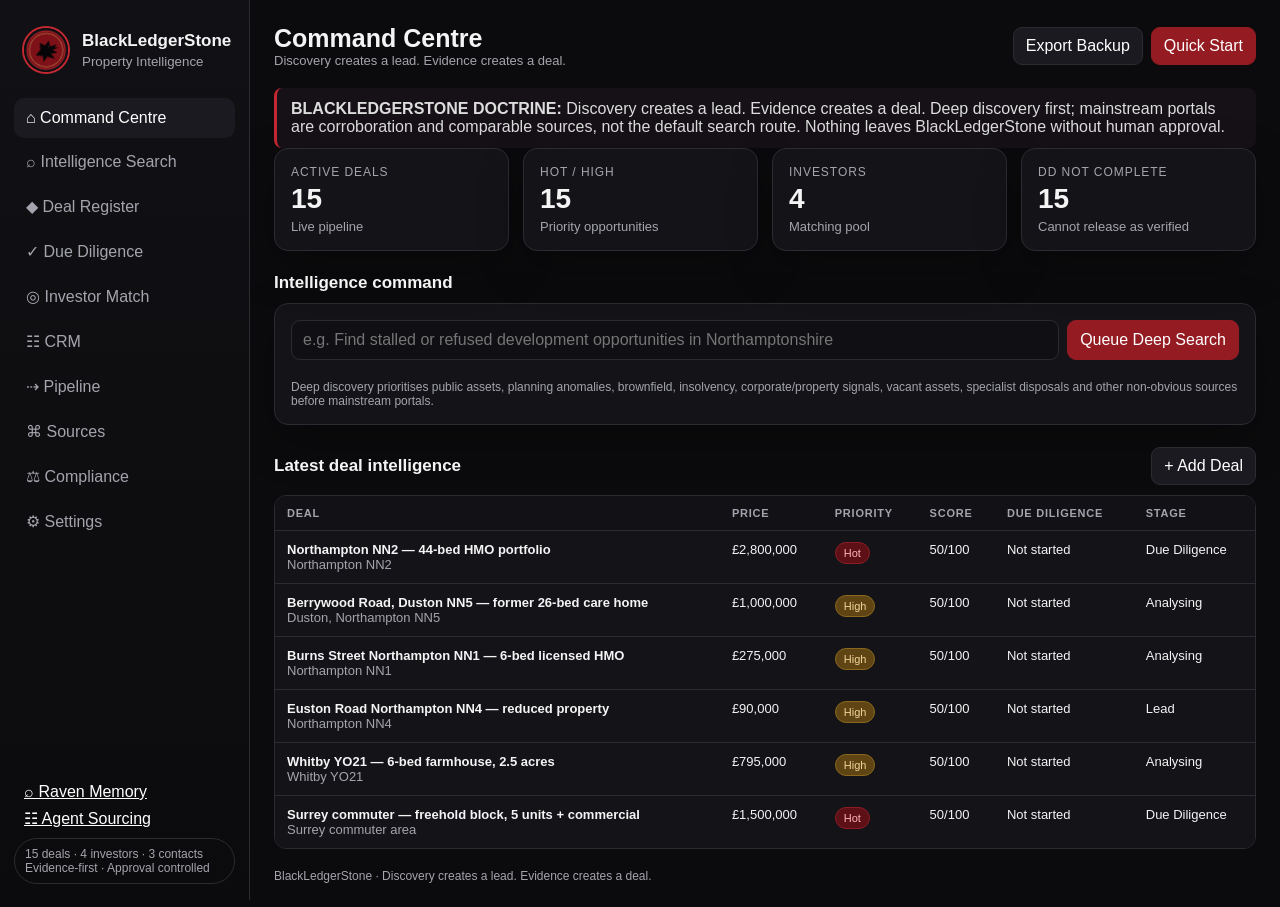
==== commit b079d046: "Link Raven memory and agent sourcing into existing app navigation" ====
--- a/index.html
+++ b/index.html
@@ -1,5 +1,5 @@
 <!doctype html><html lang="en"><head><meta charset="utf-8"><meta name="viewport" content="width=device-width,initial-scale=1,viewport-fit=cover"><meta name="theme-color" content="#7d1117"><meta name="description" content="BlackLedgerStone property intelligence and deal operating system"><title>BlackLedgerStone</title><link rel="manifest" href="./manifest.webmanifest"><link rel="icon" href="./raven-192.png"><link rel="stylesheet" href="./styles.css"></head><body>
-<div class="app"><aside class="sidebar"><div class="brand"><img src="./raven-192.png" alt="Raven"><div><h1>BlackLedgerStone</h1><small>Property Intelligence</small></div></div><nav class="nav"><button class="active" data-view="dashboard">⌂ <span class="txt">Command Centre</span></button><button data-view="intelligence">⌕ <span class="txt">Intelligence Search</span></button><button data-view="deals">◆ <span class="txt">Deal Register</span></button><button data-view="diligence">✓ <span class="txt">Due Diligence</span></button><button data-view="investors">◎ <span class="txt">Investor Match</span></button><button data-view="contacts">☷ <span class="txt">CRM</span></button><button data-view="pipeline">⇢ <span class="txt">Pipeline</span></button><button data-view="sources">⌘ <span class="txt">Sources</span></button><button data-view="compliance">⚖ <span class="txt">Compliance</span></button><button data-view="settings">⚙ <span class="txt">Settings</span></button></nav><div class="sidebar-bottom"><div class="status-pill"><span id="data-count"></span><br>Evidence-first · Approval controlled</div></div></aside>
+<div class="app"><aside class="sidebar"><div class="brand"><img src="./raven-192.png" alt="Raven"><div><h1>BlackLedgerStone</h1><small>Property Intelligence</small></div></div><nav class="nav"><button class="active" data-view="dashboard">⌂ <span class="txt">Command Centre</span></button><button data-view="intelligence">⌕ <span class="txt">Intelligence Search</span></button><button data-view="deals">◆ <span class="txt">Deal Register</span></button><button data-view="diligence">✓ <span class="txt">Due Diligence</span></button><button data-view="investors">◎ <span class="txt">Investor Match</span></button><button data-view="contacts">☷ <span class="txt">CRM</span></button><button data-view="pipeline">⇢ <span class="txt">Pipeline</span></button><button data-view="sources">⌘ <span class="txt">Sources</span></button><button data-view="compliance">⚖ <span class="txt">Compliance</span></button><button data-view="settings">⚙ <span class="txt">Settings</span></button></nav><div class="sidebar-bottom"><div style="padding:10px;display:grid;gap:8px"><a href="./raven-memory.html" style="color:#fff">⌕ Raven Memory</a><a href="./raven-agent-sourcing.html" style="color:#fff">☷ Agent Sourcing</a></div><div class="status-pill"><span id="data-count"></span><br>Evidence-first · Approval controlled</div></div></aside>
 <main class="main"><div class="topbar"><div><h2 id="page-title">Command Centre</h2><div class="subtle">Discovery creates a lead. Evidence creates a deal.</div></div><div class="top-actions"><button class="btn" id="export-btn">Export Backup</button><button class="btn primary" id="quick-start">Quick Start</button></div></div>
 <section id="dashboard" class="view active"><div class="notice"><b>BLACKLEDGERSTONE DOCTRINE:</b> Discovery creates a lead. Evidence creates a deal. Deep discovery first; mainstream portals are corroboration and comparable sources, not the default search route. Nothing leaves BlackLedgerStone without human approval.</div><div id="metrics" class="grid cards-4"></div><div class="section-title"><h3>Intelligence command</h3></div><div class="card"><div class="search-box"><input class="input" id="command" placeholder="e.g. Find stalled or refused development opportunities in Northamptonshire"><button class="btn primary" id="command-run">Queue Deep Search</button></div><div class="footer-note">Deep discovery prioritises public assets, planning anomalies, brownfield, insolvency, corporate/property signals, vacant assets, specialist disposals and other non-obvious sources before mainstream portals.</div></div><div class="section-title"><h3>Latest deal intelligence</h3><button class="btn" id="add-deal">+ Add Deal</button></div><div class="table-wrap"><table><thead><tr><th>Deal</th><th>Price</th><th>Priority</th><th>Score</th><th>Due diligence</th><th>Stage</th></tr></thead><tbody id="dashboard-deals"></tbody></table></div></section>
 <section id="intelligence" class="view"><div class="notice"><b>Deep Discovery:</b> a Scout result is a LEAD, never automatically a deal. Search non-obvious and authoritative intelligence first. Promote only after evidence and due diligence.</div><div class="card"><form id="research-form" class="form-grid"><label class="wide">Search instruction<input class="input" name="query" required placeholder="Find council land, stalled schemes, insolvency assets or hidden development opportunities..."></label><label>Area<input class="input" name="area" placeholder="UK, Ireland, Northamptonshire..."></label><label>Asset type<select class="select" name="asset"><option>Any</option><option>Residential</option><option>Land</option><option>Commercial</option><option>Care / C2</option><option>HMO</option><option>Development</option><option>Public sector</option><option>Distressed / insolvency</option></select></label><div class="wide"><button class="btn primary">Add to Deep Research Queue</button></div></form></div><div class="section-title"><h3>Research queue</h3></div><div class="table-wrap"><table><thead><tr><th>Instruction</th><th>Asset</th><th>Status</th><th>Created</th><th>Action</th></tr></thead><tbody id="research-body"></tbody></table></div></section>
